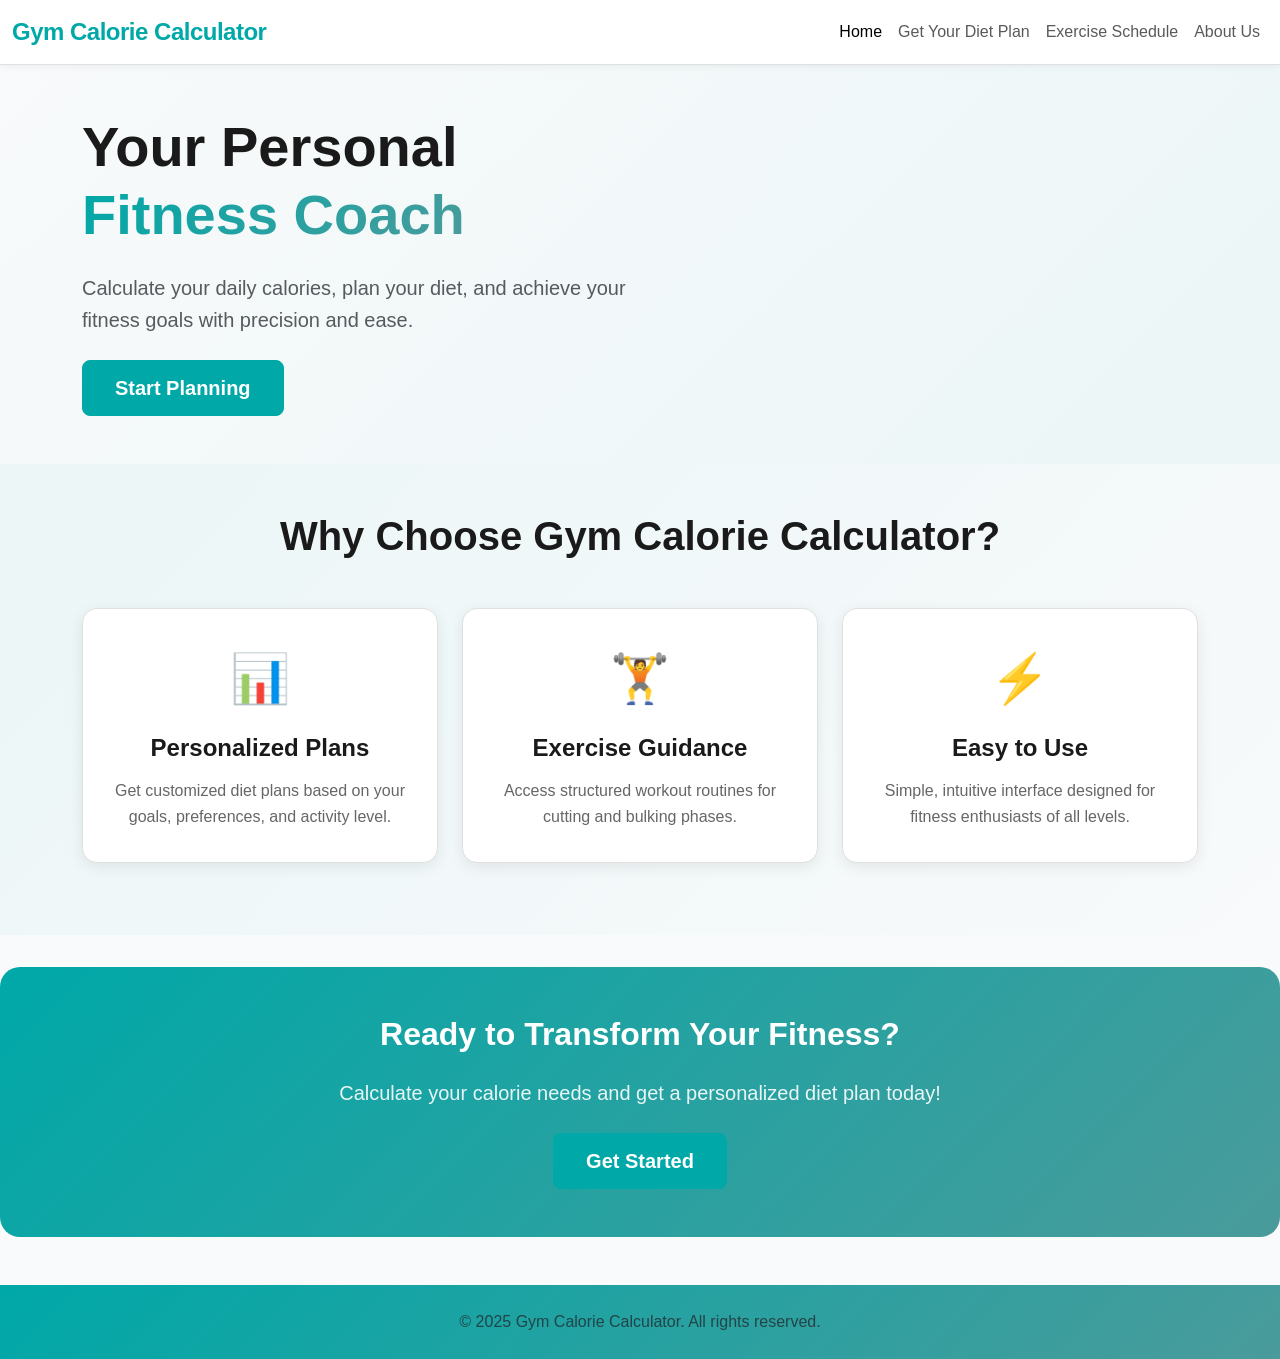
==== index.html @ 5f834b37 "Add files via upload" ====
<!DOCTYPE html>
<html lang="en">
<head>
    <meta charset="UTF-8">
    <meta name="viewport" content="width=device-width, initial-scale=1.0">
    <title>Gym Calorie Calculator - Home</title>
    <link href="https://cdnjs.cloudflare.com/ajax/libs/bootstrap/5.3.0/css/bootstrap.min.css" rel="stylesheet">
    <link rel="stylesheet" href="styles.css">
</head>
<body>
    <nav class="navbar navbar-expand-lg navbar-light sticky-top">
        <div class="container-fluid">
            <a class="navbar-brand fw-bold" href="index.html">Gym Calorie Calculator</a>
            <button class="navbar-toggler" type="button" data-bs-toggle="collapse" data-bs-target="#navbarNav">
                <span class="navbar-toggler-icon"></span>
            </button>
            <div class="collapse navbar-collapse" id="navbarNav">
                <ul class="navbar-nav ms-auto">
                    <li class="nav-item"><a class="nav-link active" href="index.html">Home</a></li>
                    <li class="nav-item"><a class="nav-link" href="diet-plan.html">Get Your Diet Plan</a></li>
                    <li class="nav-item"><a class="nav-link" href="exercise-schedule.html">Exercise Schedule</a></li>
                    <li class="nav-item"><a class="nav-link" href="about.html">About Us</a></li>
                </ul>
            </div>
        </div>
    </nav>

    <main class="min-vh-100">
        <section class="hero-section py-5">
            <div class="container">
                <div class="row align-items-center">
                    <div class="col-lg-6">
                        <h1 class="display-4 fw-bold mb-4">Your Personal <span class="text-gradient">Fitness Coach</span></h1>
                        <p class="lead mb-4 text-muted">Calculate your daily calories, plan your diet, and achieve your fitness goals with precision and ease.</p>
                        <a href="diet-plan.html" class="btn btn-primary btn-lg">Start Planning</a>
                    </div>
                    <div class="col-lg-6">
                        <img src="img/img1.jpg" alt="">
                    </div>
                </div>
            </div>
        </section>

        <section class="features-section py-5">
            <div class="container">
                <h2 class="text-center mb-5 section-title">Why Choose Gym Calorie Calculator?</h2>
                <div class="row">
                    <div class="col-md-4 mb-4">
                        <div class="feature-card">
                            <div class="feature-icon">📊</div>
                            <h4>Personalized Plans</h4>
                            <p>Get customized diet plans based on your goals, preferences, and activity level.</p>
                        </div>
                    </div>
                    <div class="col-md-4 mb-4">
                        <div class="feature-card">
                            <div class="feature-icon">🏋️</div>
                            <h4>Exercise Guidance</h4>
                            <p>Access structured workout routines for cutting and bulking phases.</p>
                        </div>
                    </div>
                    <div class="col-md-4 mb-4">
                        <div class="feature-card">
                            <div class="feature-icon">⚡</div>
                            <h4>Easy to Use</h4>
                            <p>Simple, intuitive interface designed for fitness enthusiasts of all levels.</p>
                        </div>
                    </div>
                </div>
            </div>
        </section>

        <section class="cta-section py-5">
            <div class="container text-center">
                <h2 class="mb-4">Ready to Transform Your Fitness?</h2>
                <p class="lead mb-4">Calculate your calorie needs and get a personalized diet plan today!</p>
                <a href="diet-plan.html" class="btn btn-primary btn-lg">Get Started</a>
            </div>
        </section>

        <!-- Removed the entire calculator section with "Choose Your Goal" -->
    </main>

    <footer class="footer py-4 mt-5">
        <div class="container text-center text-muted">
            <p>&copy; 2025 Gym Calorie Calculator. All rights reserved.</p>
        </div>
    </footer>

    <script src="https://cdnjs.cloudflare.com/ajax/libs/jquery/3.6.0/jquery.min.js"></script>
    <script src="https://cdnjs.cloudflare.com/ajax/libs/bootstrap/5.3.0/js/bootstrap.bundle.min.js"></script>
    <script src="script.js"></script>
    <script src="jquery-handler.js"></script>
</body>
</html>
---- styles.css ----
:root {
  --primary: #00a8a8;
  --primary-dark: #008080;
  --secondary: #4a9b9b;
  --accent: #ff6b6b;
  --background: #f8fafb;
  --surface: #ffffff;
  --text-primary: #1a1a1a;
  --text-secondary: #666666;
  --border: #e0e0e0;
  --success: #2ecc71;
  --warning: #f39c12;
  --info: #3498db;
}

* {
  margin: 0;
  padding: 0;
  box-sizing: border-box;
}

body {
  font-family: -apple-system, BlinkMacSystemFont, "Segoe UI", Roboto, "Helvetica Neue", Arial, sans-serif;
  color: var(--text-primary);
  background-color: var(--background);
  line-height: 1.6;
}

.navbar {
  background-color: var(--surface);
  border-bottom: 1px solid var(--border);
  box-shadow: 0 2px 8px rgba(0, 0, 0, 0.05);
}

.navbar-brand {
  font-size: 1.5rem;
  color: var(--primary) !important;
  letter-spacing: -0.5px;
}

.hero-section {
  background: linear-gradient(135deg, var(--background) 0%, rgba(0, 168, 168, 0.05) 100%);
  padding: 60px 0;
}

.hero-section h1 {
  line-height: 1.2;
  margin-bottom: 1.5rem;
}

.text-gradient {
  background: linear-gradient(135deg, var(--primary) 0%, var(--secondary) 100%);
  -webkit-background-clip: text;
  -webkit-text-fill-color: transparent;
  background-clip: text;
}

main img {
    width: 100%;
    height: auto;  
    display: block;  
    object-fit: cover; 
    border-radius: 8px; 
}

.btn-primary {
  background-color: var(--primary);
  border-color: var(--primary);
  font-weight: 600;
  padding: 0.75rem 2rem;
  transition: all 0.3s ease;
}

.btn-primary:hover {
  background-color: var(--primary-dark);
  border-color: var(--primary-dark);
  transform: translateY(-2px);
  box-shadow: 0 8px 16px rgba(0, 168, 168, 0.3);
}

.btn-outline-secondary {
  color: var(--text-secondary);
  border-color: var(--border);
  font-weight: 600;
  transition: all 0.3s ease;
}

.btn-outline-secondary:hover {
  background-color: var(--background);
  border-color: var(--primary);
  color: var(--primary);
}

.calculator-section {
  padding: 80px 0;
}

.section-title {
  font-size: 2.5rem;
  font-weight: 700;
  margin-bottom: 2rem;
}

.calculator-card {
  border: 1px solid var(--border);
  border-radius: 20px;
  background: var(--surface);
  box-shadow: 0 10px 30px rgba(0, 0, 0, 0.08);
}

.step {
  animation: fadeIn 0.3s ease-in;
}

@keyframes fadeIn {
  from {
    opacity: 0;
  }
  to {
    opacity: 1;
  }
}

.step h3 {
  font-weight: 700;
  color: var(--text-primary);
  margin-bottom: 2rem;
}

.goal-selector,
.diet-selector {
  display: grid;
  grid-template-columns: 1fr 1fr;
  gap: 1.5rem;
  margin: 2rem 0;
}

.goal-option,
.diet-option {
  position: relative;
}

.goal-input,
.diet-input {
  display: none;
}

.goal-label,
.diet-label {
  display: flex;
  flex-direction: column;
  align-items: center;
  justify-content: center;
  padding: 2rem;
  border: 2px solid var(--border);
  border-radius: 15px;
  cursor: pointer;
  transition: all 0.3s ease;
  gap: 0.75rem;
  font-weight: 600;
}

.goal-icon,
.diet-icon {
  font-size: 2.5rem;
}

.goal-input:checked + .goal-label,
.diet-input:checked + .diet-label {
  border-color: var(--primary);
  background-color: rgba(0, 168, 168, 0.05);
  box-shadow: 0 4px 12px rgba(0, 168, 168, 0.15);
}

.goal-label:hover,
.diet-label:hover {
  border-color: var(--primary);
}

.form-input {
  border: 1.5px solid var(--border);
  border-radius: 10px;
  padding: 0.75rem 1rem;
  font-size: 1rem;
  transition: all 0.3s ease;
}

.form-input:focus {
  border-color: var(--primary);
  box-shadow: 0 0 0 3px rgba(0, 168, 168, 0.1);
}

.form-label {
  font-weight: 600;
  color: var(--text-primary);
  margin-bottom: 0.5rem;
}

.results-section {
  background: linear-gradient(135deg, rgba(0, 168, 168, 0.05) 0%, var(--background) 100%);
  padding: 80px 0;
}

.result-card {
  background: var(--surface);
  border-radius: 15px;
  padding: 2rem;
  border: 1px solid var(--border);
  box-shadow: 0 4px 15px rgba(0, 0, 0, 0.08);
  transition: all 0.3s ease;
}

.result-card:hover {
  box-shadow: 0 8px 25px rgba(0, 0, 0, 0.12);
}

.result-card.bg-light {
  background-color: rgba(0, 168, 168, 0.05);
}

.result-header {
  display: flex;
  justify-content: space-between;
  align-items: center;
  margin-bottom: 1.5rem;
  padding-bottom: 1rem;
  border-bottom: 2px solid var(--border);
}

.result-header h4 {
  margin: 0;
  font-weight: 700;
  font-size: 1.25rem;
}

.calorie-display {
  text-align: center;
  margin: 2rem 0;
}

.calorie-number {
  font-size: 3.5rem;
  font-weight: 700;
  color: var(--primary);
  line-height: 1;
}

.calorie-display p {
  font-size: 1rem;
  margin-top: 0.5rem;
}

.macros-grid {
  display: grid;
  grid-template-columns: repeat(3, 1fr);
  gap: 1.5rem;
  margin: 1.5rem 0;
}

.macro-item {
  text-align: center;
  padding: 1.5rem;
  background: rgba(0, 168, 168, 0.05);
  border-radius: 12px;
  border: 1px solid var(--border);
}

.macro-label {
  font-size: 0.9rem;
  color: var(--text-secondary);
  text-transform: uppercase;
  letter-spacing: 0.5px;
  margin-bottom: 0.5rem;
}

.macro-value {
  font-size: 1.75rem;
  font-weight: 700;
  color: var(--primary);
}

.meals-grid {
  display: grid;
  grid-template-columns: repeat(auto-fit, minmax(280px, 1fr));
  gap: 1.5rem;
  margin: 1.5rem 0;
}

.meal-card {
  background: linear-gradient(135deg, rgba(0, 168, 168, 0.05), rgba(74, 155, 155, 0.05));
  border: 1px solid var(--border);
  border-radius: 12px;
  padding: 1.5rem;
  transition: all 0.3s ease;
}

.meal-card:hover {
  border-color: var(--primary);
  box-shadow: 0 4px 12px rgba(0, 168, 168, 0.15);
}

.meal-time {
  font-weight: 700;
  color: var(--primary);
  margin-bottom: 0.75rem;
  font-size: 0.95rem;
  text-transform: uppercase;
  letter-spacing: 0.5px;
}

.meal-items {
  list-style: none;
}

.meal-items li {
  padding: 0.5rem 0;
  color: var(--text-secondary);
  font-size: 0.95rem;
  border-bottom: 1px solid rgba(0, 0, 0, 0.05);
}

.meal-items li:last-child {
  border-bottom: none;
}

.meal-calories {
  margin-top: 1rem;
  padding-top: 1rem;
  border-top: 2px solid var(--border);
  font-weight: 600;
  color: var(--primary);
  text-align: center;
}

.tips-list {
  list-style: none;
  padding: 0;
}

.tips-list li {
  padding: 0.75rem 0;
  padding-left: 2rem;
  position: relative;
  color: var(--text-secondary);
}

.tips-list li:before {
  content: "✓";
  position: absolute;
  left: 0;
  color: var(--success);
  font-weight: 700;
  font-size: 1.2rem;
}

.badge {
  font-size: 0.8rem;
  font-weight: 600;
  padding: 0.4rem 0.8rem;
  border-radius: 20px;
}

.bg-success {
  background-color: var(--success) !important;
}

.bg-warning {
  background-color: var(--warning) !important;
}

.bg-info {
  background-color: var(--info) !important;
}

.progress {
  background-color: var(--border);
  border-radius: 10px;
  overflow: hidden;
}

.progress-bar {
  background-color: var(--primary);
  transition: width 0.3s ease;
}

.footer {
  background: linear-gradient(135deg, var(--primary), var(--secondary));
  color: white;
  margin-top: 5rem;
}

.footer p {
  margin: 0;
}

.footer a {
  color: white;
  text-decoration: none;
}

.footer a:hover {
  text-decoration: underline;
}

.text-muted {
  color: var(--text-secondary);
}

.text-sm {
  font-size: 0.9rem;
}

.features-section {
  background: linear-gradient(135deg, rgba(0, 168, 168, 0.05) 0%, var(--background) 100%);
  padding: 80px 0;
}

.feature-card {
  background: var(--surface);
  padding: 2rem;
  border-radius: 15px;
  text-align: center;
  border: 1px solid var(--border);
  box-shadow: 0 4px 15px rgba(0, 0, 0, 0.08);
  transition: all 0.3s ease;
  height: 100%;
}

.feature-card:hover {
  transform: translateY(-5px);
  box-shadow: 0 8px 25px rgba(0, 0, 0, 0.12);
}

.feature-icon {
  font-size: 3rem;
  margin-bottom: 1rem;
}

.feature-card h4,
.feature-card h5 {
  color: var(--text-primary);
  font-weight: 700;
  margin: 1rem 0;
}

.feature-card p {
  color: var(--text-secondary);
  margin: 0;
}

.cta-section {
  background: linear-gradient(135deg, var(--primary) 0%, var(--secondary) 100%);
  color: white;
  border-radius: 20px;
  margin: 2rem 0;
}

.cta-section h2 {
  color: white;
  font-weight: 700;
  margin-bottom: 1rem;
}

.cta-section .lead {
  color: rgba(255, 255, 255, 0.9);
}

.exercise-section {
  background: linear-gradient(135deg, rgba(0, 168, 168, 0.05) 0%, var(--background) 100%);
}

.workout-card {
  background: var(--surface);
  border-radius: 15px;
  padding: 1.5rem;
  border: 1px solid var(--border);
  box-shadow: 0 4px 15px rgba(0, 0, 0, 0.08);
  transition: all 0.3s ease;
}

.workout-card:hover {
  box-shadow: 0 8px 25px rgba(0, 0, 0, 0.12);
  border-color: var(--primary);
}

.workout-day {
  font-size: 0.85rem;
  color: var(--primary);
  text-transform: uppercase;
  letter-spacing: 1px;
  font-weight: 700;
  margin-bottom: 0.5rem;
}

.workout-title {
  font-size: 1.3rem;
  font-weight: 700;
  color: var(--text-primary);
  margin-bottom: 1rem;
}

.workout-list {
  list-style: none;
  padding: 0;
  margin: 1rem 0;
}

.workout-list li {
  padding: 0.5rem 0;
  border-bottom: 1px solid var(--border);
  color: var(--text-secondary);
  font-size: 0.95rem;
}

.workout-list li:last-child {
  border-bottom: none;
}

.workout-duration {
  margin-top: 1rem;
  padding-top: 1rem;
  border-top: 2px solid var(--border);
  font-weight: 600;
  color: var(--primary);
  font-size: 0.9rem;
}

.tips-section {
  background: var(--background);
  padding: 80px 0;
}

.about-hero {
  background: linear-gradient(135deg, var(--primary), var(--secondary));
  color: white;
}

.about-hero h1 {
  color: white;
}

.about-content {
  padding: 80px 0;
}

.about-content h2 {
  color: var(--text-primary);
  margin-bottom: 1rem;
}

.about-content p {
  font-size: 1.05rem;
  line-height: 1.8;
}

.about-content img{
    width: 100%;    
    height: auto;
    display: block;
    object-fit: cover; 
    border-radius: 8px;
}

.team-section {
  background: linear-gradient(135deg, rgba(0, 168, 168, 0.05) 0%, var(--background) 100%);
  padding: 80px 0;
}

.team-card {
  background: var(--surface);
  padding: 2rem;
  border-radius: 15px;
  border: 1px solid var(--border);
  box-shadow: 0 4px 15px rgba(0, 0, 0, 0.08);
  transition: all 0.3s ease;
}

.team-card:hover {
  transform: translateY(-5px);
  box-shadow: 0 8px 25px rgba(0, 0, 0, 0.12);
}

.team-icon {
  font-size: 3rem;
}

.team-card h5 {
  color: var(--text-primary);
  font-weight: 700;
}

.faq-section {
  background: var(--background);
  padding: 80px 0;
}

.accordion-button {
  background-color: var(--surface);
  color: var(--text-primary);
  font-weight: 600;
}

.accordion-button:not(.collapsed) {
  background-color: rgba(0, 168, 168, 0.05);
  color: var(--primary);
}

.accordion-button:focus {
  border-color: var(--primary);
  box-shadow: 0 0 0 0.25rem rgba(0, 168, 168, 0.25);
}

.accordion-body {
  color: var(--text-secondary);
  background-color: var(--background);
}

@media (max-width: 768px) {
  .hero-section h1 {
    font-size: 2rem;
  }

  .goal-selector,
  .diet-selector {
    grid-template-columns: 1fr;
  }

  .macros-grid {
    grid-template-columns: 1fr;
  }

  .meals-grid {
    grid-template-columns: 1fr;
  }

  .result-header {
    flex-direction: column;
    align-items: flex-start;
    gap: 1rem;
  }

  .section-title {
    font-size: 1.75rem;
  }

  .calorie-number {
    font-size: 2.5rem;
  }

  .workout-card {
    margin-bottom: 1.5rem;
  }

  .feature-card {
    margin-bottom: 1.5rem;
  }

  .team-card {
    margin-bottom: 1.5rem;
  }
}

@media (max-width: 576px) {
  .container {
    padding: 0 1rem;
  }

  .calculator-card {
    border-radius: 15px;
  }

  .btn {
    padding: 0.6rem 1.2rem;
  }
}
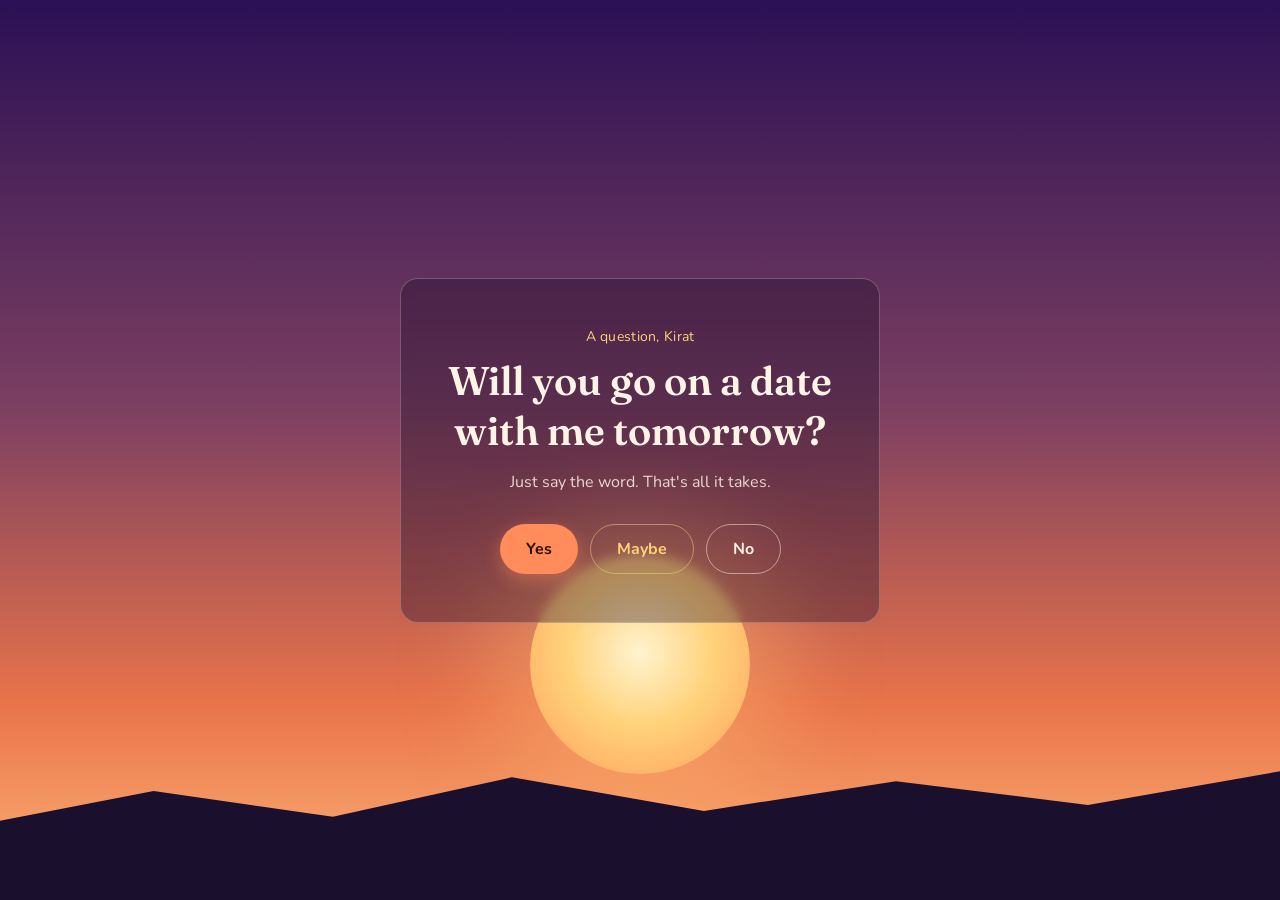
==== commit d9c862ab: "Add files via upload" ====
--- a/index.html
+++ b/index.html
@@ -1,95 +1,496 @@
-<!DOCTYPE html>
-<html lang="en">
-<head>
-    <meta charset="UTF-8">
-    <meta name="viewport" content="width=device-width, initial-scale=1.0">
-    <title>Gym Calorie Calculator - Home</title>
-    <link href="https://cdnjs.cloudflare.com/ajax/libs/bootstrap/5.3.0/css/bootstrap.min.css" rel="stylesheet">
-    <link rel="stylesheet" href="styles.css">
-</head>
-<body>
-    <nav class="navbar navbar-expand-lg navbar-light sticky-top">
-        <div class="container-fluid">
-            <a class="navbar-brand fw-bold" href="index.html">Gym Calorie Calculator</a>
-            <button class="navbar-toggler" type="button" data-bs-toggle="collapse" data-bs-target="#navbarNav">
-                <span class="navbar-toggler-icon"></span>
-            </button>
-            <div class="collapse navbar-collapse" id="navbarNav">
-                <ul class="navbar-nav ms-auto">
-                    <li class="nav-item"><a class="nav-link active" href="index.html">Home</a></li>
-                    <li class="nav-item"><a class="nav-link" href="diet-plan.html">Get Your Diet Plan</a></li>
-                    <li class="nav-item"><a class="nav-link" href="exercise-schedule.html">Exercise Schedule</a></li>
-                    <li class="nav-item"><a class="nav-link" href="about.html">About Us</a></li>
-                </ul>
-            </div>
-        </div>
-    </nav>
-
-    <main class="min-vh-100">
-        <section class="hero-section py-5">
-            <div class="container">
-                <div class="row align-items-center">
-                    <div class="col-lg-6">
-                        <h1 class="display-4 fw-bold mb-4">Your Personal <span class="text-gradient">Fitness Coach</span></h1>
-                        <p class="lead mb-4 text-muted">Calculate your daily calories, plan your diet, and achieve your fitness goals with precision and ease.</p>
-                        <a href="diet-plan.html" class="btn btn-primary btn-lg">Start Planning</a>
-                    </div>
-                    <div class="col-lg-6">
-                        <img src="img/img1.jpg" alt="">
-                    </div>
-                </div>
-            </div>
-        </section>
-
-        <section class="features-section py-5">
-            <div class="container">
-                <h2 class="text-center mb-5 section-title">Why Choose Gym Calorie Calculator?</h2>
-                <div class="row">
-                    <div class="col-md-4 mb-4">
-                        <div class="feature-card">
-                            <div class="feature-icon">📊</div>
-                            <h4>Personalized Plans</h4>
-                            <p>Get customized diet plans based on your goals, preferences, and activity level.</p>
-                        </div>
-                    </div>
-                    <div class="col-md-4 mb-4">
-                        <div class="feature-card">
-                            <div class="feature-icon">🏋️</div>
-                            <h4>Exercise Guidance</h4>
-                            <p>Access structured workout routines for cutting and bulking phases.</p>
-                        </div>
-                    </div>
-                    <div class="col-md-4 mb-4">
-                        <div class="feature-card">
-                            <div class="feature-icon">⚡</div>
-                            <h4>Easy to Use</h4>
-                            <p>Simple, intuitive interface designed for fitness enthusiasts of all levels.</p>
-                        </div>
-                    </div>
-                </div>
-            </div>
-        </section>
-
-        <section class="cta-section py-5">
-            <div class="container text-center">
-                <h2 class="mb-4">Ready to Transform Your Fitness?</h2>
-                <p class="lead mb-4">Calculate your calorie needs and get a personalized diet plan today!</p>
-                <a href="diet-plan.html" class="btn btn-primary btn-lg">Get Started</a>
-            </div>
-        </section>
-
-        <!-- Removed the entire calculator section with "Choose Your Goal" -->
-    </main>
-
-    <footer class="footer py-4 mt-5">
-        <div class="container text-center text-muted">
-            <p>&copy; 2025 Gym Calorie Calculator. All rights reserved.</p>
-        </div>
-    </footer>
-
-    <script src="https://cdnjs.cloudflare.com/ajax/libs/jquery/3.6.0/jquery.min.js"></script>
-    <script src="https://cdnjs.cloudflare.com/ajax/libs/bootstrap/5.3.0/js/bootstrap.bundle.min.js"></script>
-    <script src="script.js"></script>
-    <script src="jquery-handler.js"></script>
-</body>
-</html>
+<!DOCTYPE html>
+<html lang="en">
+<head>
+<meta charset="UTF-8">
+<meta name="viewport" content="width=device-width, initial-scale=1.0">
+<title>A Question for Kirat</title>
+<link rel="preconnect" href="https://fonts.googleapis.com">
+<link href="https://fonts.googleapis.com/css2?family=Fraunces:ital,wght@0,500;0,600;1,500&family=Nunito:wght@400;600;700&display=swap" rel="stylesheet">
+<style>
+  :root{
+    --sky-top:#2b1055;
+    --sky-mid:#7b3f61;
+    --sky-low:#e8734a;
+    --sun:#ffd27a;
+    --cream:#fff4e6;
+    --ink:#2c1730;
+    --accent:#ff8c5a;
+    --accent-deep:#c9522f;
+  }
+
+  *{box-sizing:border-box;}
+
+  html,body{
+    margin:0;
+    height:100%;
+    font-family:'Nunito', sans-serif;
+    color:var(--cream);
+    overflow:hidden;
+  }
+
+  .sky{
+    position:fixed;
+    inset:0;
+    background:linear-gradient(180deg, var(--sky-top) 0%, var(--sky-mid) 45%, var(--sky-low) 78%, #ffb677 100%);
+    overflow:hidden;
+  }
+
+  .sun{
+    position:absolute;
+    left:50%;
+    bottom:14%;
+    width:220px;
+    height:220px;
+    margin-left:-110px;
+    border-radius:50%;
+    background:radial-gradient(circle at 50% 45%, #fff3d0 0%, var(--sun) 45%, #ff9d5c 100%);
+    box-shadow:0 0 90px 40px rgba(255,180,110,0.45);
+    animation:glow 6s ease-in-out infinite;
+  }
+
+  @keyframes glow{
+    0%,100%{ box-shadow:0 0 90px 40px rgba(255,180,110,0.45); }
+    50%{ box-shadow:0 0 130px 60px rgba(255,180,110,0.65); }
+  }
+
+  .hill{
+    position:absolute;
+    left:0; right:0; bottom:0;
+    height:22%;
+    background:#1b0f2e;
+    clip-path:polygon(0% 60%, 12% 45%, 26% 58%, 40% 38%, 55% 55%, 70% 40%, 85% 52%, 100% 35%, 100% 100%, 0% 100%);
+  }
+
+  .bird{
+    position:absolute;
+    font-size:14px;
+    opacity:0.7;
+    color:var(--ink);
+    animation:drift 18s linear infinite;
+  }
+  .bird:nth-child(1){ top:20%; left:-5%; animation-delay:0s; }
+  .bird:nth-child(2){ top:28%; left:-15%; animation-delay:4s; font-size:11px; }
+  .bird:nth-child(3){ top:15%; left:-25%; animation-delay:9s; font-size:12px; }
+
+  @keyframes drift{
+    from{ transform:translateX(0); }
+    to{ transform:translateX(130vw); }
+  }
+
+  .stage{
+    position:fixed;
+    inset:0;
+    display:flex;
+    align-items:center;
+    justify-content:center;
+    padding:24px;
+  }
+
+  .card{
+    position:relative;
+    z-index:2;
+    max-width:480px;
+    width:100%;
+    text-align:center;
+    padding:48px 36px;
+    background:rgba(30,14,40,0.35);
+    border:1px solid rgba(255,244,230,0.25);
+    border-radius:18px;
+    backdrop-filter:blur(6px);
+    -webkit-backdrop-filter:blur(6px);
+  }
+
+  .eyebrow{
+    font-size:14px;
+    letter-spacing:0.02em;
+    color:var(--sun);
+    margin:0 0 10px;
+  }
+
+  h1{
+    font-family:'Fraunces', serif;
+    font-weight:600;
+    font-size:clamp(28px, 5vw, 40px);
+    line-height:1.25;
+    margin:0 0 14px;
+  }
+
+  .sub{
+    font-size:16px;
+    opacity:0.85;
+    margin:0 0 30px;
+    line-height:1.5;
+  }
+
+  .choices{
+    display:flex;
+    gap:12px;
+    justify-content:center;
+    flex-wrap:wrap;
+  }
+
+  button{
+    font-family:'Nunito', sans-serif;
+    font-weight:700;
+    font-size:16px;
+    padding:13px 26px;
+    border-radius:999px;
+    border:none;
+    cursor:pointer;
+    transition:transform 0.15s ease, box-shadow 0.15s ease;
+  }
+  button:focus-visible{
+    outline:3px solid var(--sun);
+    outline-offset:2px;
+  }
+  button:active{ transform:scale(0.96); }
+
+  .btn-yes{
+    background:var(--accent);
+    color:#2c1000;
+    box-shadow:0 6px 18px rgba(255,140,90,0.4);
+  }
+  .btn-yes:hover{ background:#ffa476; transform:translateY(-2px); }
+
+  .btn-no{
+    background:transparent;
+    color:var(--cream);
+    border:1.5px solid rgba(255,244,230,0.5);
+  }
+  .btn-no:hover{ border-color:var(--cream); transform:translateY(-2px); }
+
+  .btn-maybe{
+    background:transparent;
+    color:var(--sun);
+    border:1.5px solid rgba(255,210,122,0.5);
+  }
+  .btn-maybe:hover{ border-color:var(--sun); transform:translateY(-2px); }
+
+  /* page 2 */
+  #page2{ display:none; }
+  .time{
+    font-family:'Fraunces', serif;
+    font-style:italic;
+    font-size:clamp(40px, 9vw, 64px);
+    color:var(--sun);
+    margin:6px 0 18px;
+  }
+
+  /* heart puzzle */
+  .puzzle-area{
+    position:relative;
+    width:300px;
+    height:200px;
+    margin:28px auto 10px;
+  }
+
+  .heart-slot{
+    position:absolute;
+    left:60px;
+    top:30px;
+    width:70px;
+    height:140px;
+    border:1.5px dashed rgba(255,244,230,0.35);
+    border-radius:4px 60px 4px 4px;
+  }
+
+  .heart-half{
+    position:absolute;
+    width:70px;
+    height:140px;
+    filter:drop-shadow(0 4px 10px rgba(0,0,0,0.35));
+  }
+
+  .heart-half svg{
+    display:block;
+    width:70px;
+    height:140px;
+  }
+
+  #heartLeft{
+    left:60px;
+    top:30px;
+  }
+
+  #heartRight{
+    left:180px;
+    top:100px;
+    transform:rotate(-14deg);
+    cursor:grab;
+    touch-action:none;
+    transition:left 0.35s ease, top 0.35s ease, transform 0.35s ease;
+  }
+  #heartRight.dragging{
+    cursor:grabbing;
+    transition:none;
+  }
+  #heartRight.joined{
+    transform:rotate(0deg);
+    filter:drop-shadow(0 0 18px rgba(255,180,110,0.8));
+  }
+
+  .hint{
+    font-size:13px;
+    opacity:0.7;
+    margin:0;
+    min-height:18px;
+  }
+
+  /* overlay for maybe / error */
+  .overlay{
+    position:fixed;
+    inset:0;
+    z-index:10;
+    display:none;
+    align-items:center;
+    justify-content:center;
+    background:rgba(15,6,20,0.55);
+    padding:20px;
+  }
+  .overlay.show{ display:flex; }
+
+  .panel{
+    max-width:400px;
+    width:100%;
+    background:#241531;
+    border:1px solid rgba(255,244,230,0.2);
+    border-radius:16px;
+    padding:32px 28px;
+    text-align:center;
+    box-shadow:0 20px 60px rgba(0,0,0,0.5);
+  }
+
+  .panel h2{
+    font-family:'Fraunces', serif;
+    font-size:22px;
+    margin:0 0 12px;
+    color:var(--cream);
+  }
+
+  .panel p{
+    font-size:15px;
+    opacity:0.85;
+    margin:0 0 22px;
+    line-height:1.5;
+  }
+
+  .error-code{
+    display:inline-block;
+    font-family:monospace;
+    font-size:12px;
+    color:#ff9d8a;
+    background:rgba(255,100,80,0.12);
+    border:1px solid rgba(255,100,80,0.3);
+    border-radius:6px;
+    padding:4px 10px;
+    margin-bottom:16px;
+  }
+
+  .countdown{
+    font-size:13px;
+    opacity:0.6;
+    margin-top:16px;
+  }
+
+  @media (prefers-reduced-motion: reduce){
+    .sun, .bird{ animation:none; }
+  }
+</style>
+</head>
+<body>
+
+<div class="sky">
+  <div class="sun"></div>
+  <span class="bird">︿</span>
+  <span class="bird">︿</span>
+  <span class="bird">︿</span>
+  <div class="hill"></div>
+</div>
+
+<div class="stage">
+
+  <!-- PAGE 1 -->
+  <div class="card" id="page1">
+    <p class="eyebrow">A question, Kirat</p>
+    <h1>Will you go on a date with me tomorrow?</h1>
+    <p class="sub">Just say the word. That's all it takes.</p>
+    <div class="choices">
+      <button class="btn-yes" onclick="handleYes()">Yes</button>
+      <button class="btn-maybe" onclick="handleMaybe()">Maybe</button>
+      <button class="btn-no" onclick="handleNo()">No</button>
+    </div>
+  </div>
+
+  <!-- PAGE 2 -->
+  <div class="card" id="page2">
+
+    <div id="puzzleStage">
+      <p class="eyebrow">One small puzzle</p>
+      <h1>Piece the heart together to unlock the time</h1>
+      <p class="sub">Drag the loose half over to meet the other.</p>
+      <div class="puzzle-area">
+        <div class="heart-slot"></div>
+        <div class="heart-half" id="heartLeft">
+          <svg viewBox="0 -10 50 100" xmlns="http://www.w3.org/2000/svg">
+            <path d="M50,90 C20,65 0,45 0,25 C0,5 20,-5 35,5 C42,10 47,18 50,25 Z" fill="#ff8c5a"/>
+          </svg>
+        </div>
+        <div class="heart-half" id="heartRight">
+          <svg viewBox="0 -10 50 100" xmlns="http://www.w3.org/2000/svg">
+            <path d="M0,25 C3,18 8,10 15,5 C30,-5 50,5 50,25 C50,45 30,65 0,90 Z" fill="#ff8c5a"/>
+          </svg>
+        </div>
+      </div>
+      <p class="hint" id="puzzleHint">psst — drag me</p>
+    </div>
+
+    <div id="revealStage" style="display:none;">
+      <p class="eyebrow">It's a date</p>
+      <h1>I'll pick you up at</h1>
+      <div class="time">7:00 PM</div>
+      <p class="sub">See you tomorrow.</p>
+    </div>
+
+  </div>
+
+</div>
+
+<!-- MAYBE OVERLAY -->
+<div class="overlay" id="maybeOverlay">
+  <div class="panel">
+    <h2 id="maybeText">Hmm, "maybe" isn't in the options I planned for.</h2>
+    <p>Let's try that again, just to be sure.</p>
+    <div class="choices">
+      <button class="btn-yes" onclick="handleYes()">Yes</button>
+      <button class="btn-maybe" onclick="handleMaybe()">Maybe</button>
+      <button class="btn-no" onclick="handleNo()">No</button>
+    </div>
+  </div>
+</div>
+
+<!-- ERROR OVERLAY -->
+<div class="overlay" id="errorOverlay">
+  <div class="panel">
+    <span class="error-code">ERR_WRONG_ANSWER</span>
+    <h2 id="errorText">That answer doesn't compute.</h2>
+    <p id="errorSub">The only valid response is "yes." Reloading so you can pick correctly.</p>
+    <p class="countdown">Reloading in <span id="count">5</span>s…</p>
+  </div>
+</div>
+
+<script>
+  const maybeLines = [
+    "Hmm, \"maybe\" isn't in the options I planned for.",
+    "The universe requires a firmer answer than that.",
+    "\"Maybe\" is just \"yes\" wearing a disguise.",
+    "Still maybe? Bold strategy. Try again.",
+    "I'll wait. My patience is basically endless (basically)."
+  ];
+
+  const errorLines = [
+    { title: "That answer doesn't compute.", sub: "The only valid response is \"yes.\" Reloading so you can pick correctly." },
+    { title: "404: Correct answer not selected.", sub: "This page only accepts one outcome. Give it another shot." },
+    { title: "System rejected that input.", sub: "Somewhere, a heart just skipped a beat. Reloading now." },
+    { title: "Nice try.", sub: "That button is decorative. Reloading to the real question." }
+  ];
+
+  function handleYes(){
+    document.getElementById('maybeOverlay').classList.remove('show');
+    document.getElementById('page1').style.display = 'none';
+    document.getElementById('page2').style.display = 'block';
+    initPuzzle();
+  }
+
+  function initPuzzle(){
+    const piece = document.getElementById('heartRight');
+    const hint = document.getElementById('puzzleHint');
+    if(piece.dataset.ready) return; // avoid re-binding
+    piece.dataset.ready = '1';
+
+    const TARGET_LEFT = 130; // left edge of piece when joined to the left half
+    const TARGET_TOP = 30;
+    const SNAP_RADIUS = 26;
+    const START_LEFT = 180;
+    const START_TOP = 100;
+
+    let dragging = false;
+    let startX = 0, startY = 0;
+    let originLeft = START_LEFT, originTop = START_TOP;
+
+    piece.style.left = START_LEFT + 'px';
+    piece.style.top = START_TOP + 'px';
+
+    piece.addEventListener('pointerdown', (e) => {
+      if(piece.classList.contains('joined')) return;
+      dragging = true;
+      piece.classList.add('dragging');
+      piece.setPointerCapture(e.pointerId);
+      startX = e.clientX;
+      startY = e.clientY;
+      originLeft = parseFloat(piece.style.left);
+      originTop = parseFloat(piece.style.top);
+    });
+
+    piece.addEventListener('pointermove', (e) => {
+      if(!dragging) return;
+      const dx = e.clientX - startX;
+      const dy = e.clientY - startY;
+      piece.style.left = (originLeft + dx) + 'px';
+      piece.style.top = (originTop + dy) + 'px';
+    });
+
+    piece.addEventListener('pointerup', (e) => {
+      if(!dragging) return;
+      dragging = false;
+      piece.classList.remove('dragging');
+
+      const curLeft = parseFloat(piece.style.left);
+      const curTop = parseFloat(piece.style.top);
+      const dist = Math.hypot(curLeft - TARGET_LEFT, curTop - TARGET_TOP);
+
+      if(dist <= SNAP_RADIUS){
+        piece.style.left = TARGET_LEFT + 'px';
+        piece.style.top = TARGET_TOP + 'px';
+        piece.classList.add('joined');
+        hint.textContent = 'there it is.';
+        setTimeout(() => {
+          document.getElementById('puzzleStage').style.display = 'none';
+          document.getElementById('revealStage').style.display = 'block';
+        }, 900);
+      } else {
+        piece.style.left = START_LEFT + 'px';
+        piece.style.top = START_TOP + 'px';
+        hint.textContent = 'almost — line it up with the other half.';
+      }
+    });
+  }
+
+  function handleMaybe(){
+    const line = maybeLines[Math.floor(Math.random() * maybeLines.length)];
+    document.getElementById('maybeText').textContent = line;
+    document.getElementById('maybeOverlay').classList.add('show');
+  }
+
+  function handleNo(){
+    document.getElementById('maybeOverlay').classList.remove('show');
+    const pick = errorLines[Math.floor(Math.random() * errorLines.length)];
+    document.getElementById('errorText').textContent = pick.title;
+    document.getElementById('errorSub').textContent = pick.sub;
+    document.getElementById('errorOverlay').classList.add('show');
+
+    let seconds = 5;
+    const countEl = document.getElementById('count');
+    countEl.textContent = seconds;
+    const timer = setInterval(() => {
+      seconds -= 1;
+      countEl.textContent = seconds;
+      if(seconds <= 0){
+        clearInterval(timer);
+        window.location.reload();
+      }
+    }, 1000);
+  }
+</script>
+
+</body>
+</html>
